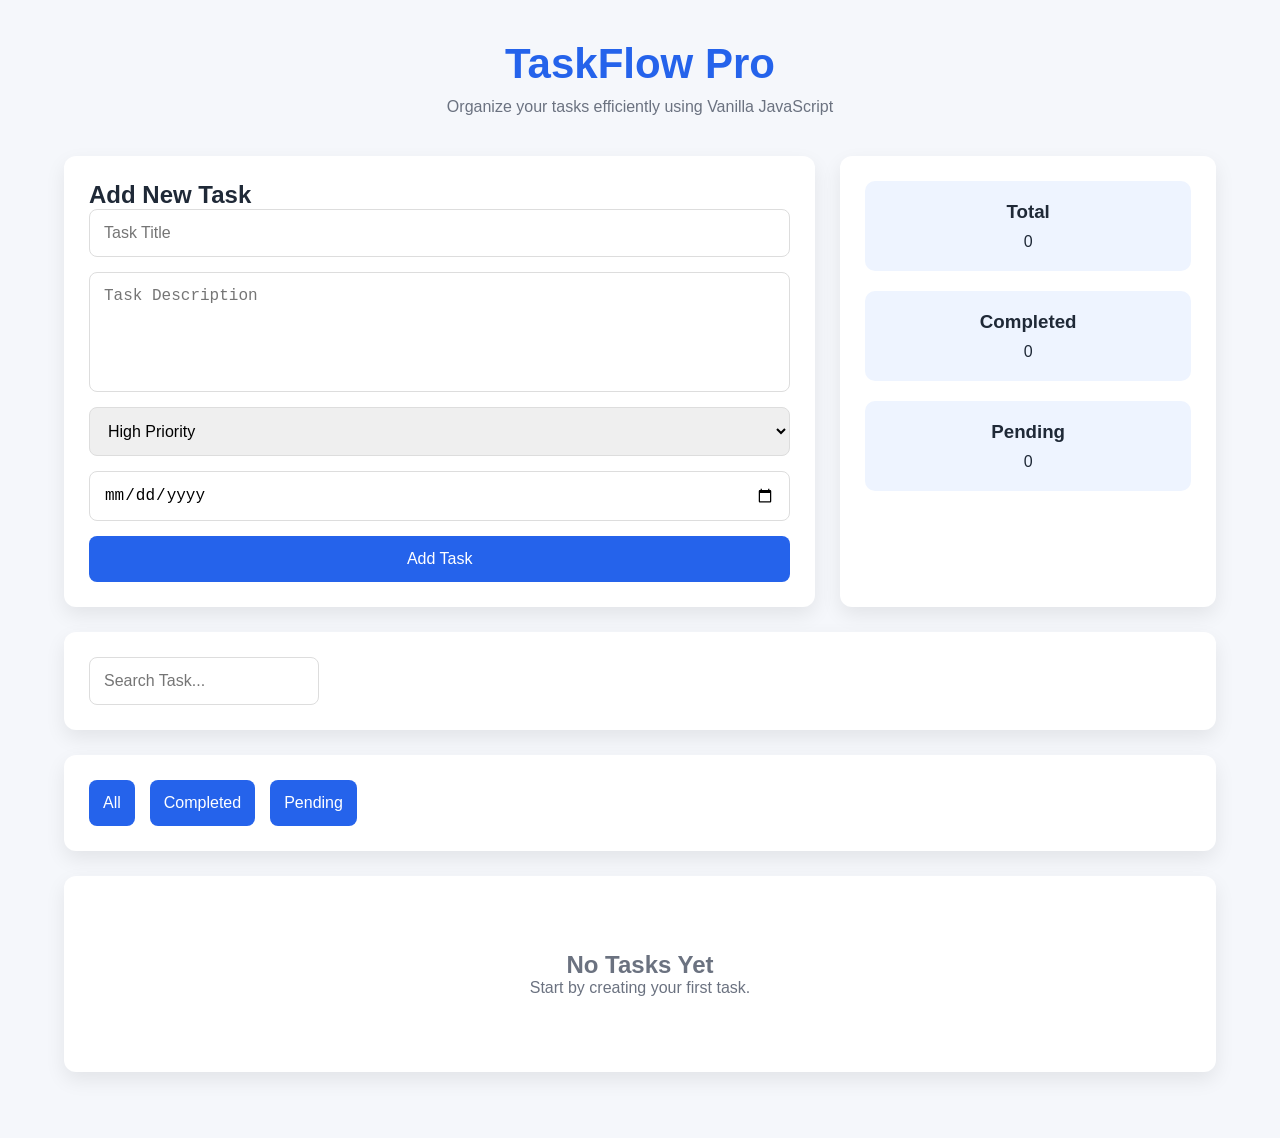
==== index.html @ 58a0129c "feat: create responsive dashboard UI layout" ====
<!DOCTYPE html>

<!--
=========================================================
Project : TaskFlow Pro
Author  : Yogesh Jumbad
Purpose : Smart Task Management Dashboard
Tech    : HTML5 | CSS3 | Vanilla JavaScript (ES6)
=========================================================
-->

<html lang="en">

<head>

    <meta charset="UTF-8">
    <!-- Responsive Website -->
    <meta name="viewport" content="width=device-width, initial-scale=1.0">

    <title>TaskFlow Pro</title>

    <!-- CSS Files -->

    <link rel="stylesheet" href="style.css">



</head>

<body>

    <div class="container">

        <header class="header">

            <h1>TaskFlow Pro</h1>

            <p>
                Organize your tasks efficiently using Vanilla JavaScript
            </p>

        </header>

        <main>

            <section class="dashboard">

                <div class="task-form">

                    <h2>Add New Task</h2>

                    <form>

                        <input
                            type="text"
                            placeholder="Task Title">

                        <textarea
                            placeholder="Task Description"></textarea>

                        <select>

                            <option>High Priority</option>

                            <option>Medium Priority</option>

                            <option>Low Priority</option>

                        </select>

                        <input type="date">

                        <button>

                            Add Task

                        </button>

                    </form>

                </div>

                <div class="statistics">

                    <div class="card">

                        <h3>Total</h3>

                        <p>0</p>

                    </div>

                    <div class="card">

                        <h3>Completed</h3>

                        <p>0</p>

                    </div>

                    <div class="card">

                        <h3>Pending</h3>

                        <p>0</p>

                    </div>

                </div>

            </section>

            <section class="search-section">

                <input
                    type="text"
                    placeholder="Search Task...">

            </section>

            <section class="filter-section">

                <button>All</button>

                <button>Completed</button>

                <button>Pending</button>

            </section>

            <section class="task-list">

                <div class="empty-state">

                    <h2>No Tasks Yet</h2>

                    <p>
                        Start by creating your first task.
                    </p>

                </div>

            </section>

        </main>

    </div>

    <script src="script.js"></script>

</body>

</html>
---- style.css ----
/*
=========================================================
                CSS VARIABLES
=========================================================
*/

/*
Root means

HTML Document

Everything inside website can access these variables.
*/

:root{

    /*
    =====================================
              BRAND COLORS
    =====================================
    */

    --primary-color:#2563EB;

    --secondary-color:#1D4ED8;

    --success-color:#22C55E;

    --danger-color:#EF4444;

    --warning-color:#F59E0B;



    /*
    =====================================
              BACKGROUND COLORS
    =====================================
    */

    --background-color:#F8FAFC;

    --surface-color:#FFFFFF;



    /*
    =====================================
                 TEXT COLORS
    =====================================
    */

    --text-primary:#1E293B;

    --text-secondary:#64748B;



    /*
    =====================================
                 BORDER
    =====================================
    */

    --border-color:#E2E8F0;



    /*
    =====================================
                 SHADOW
    =====================================
    */

    --shadow:

        0px 8px 20px rgba(0,0,0,.08);



    /*
    =====================================
                 BORDER RADIUS
    =====================================
    */

    --radius:12px;

}

/*
=========================================================
                    GLOBAL RESET
=========================================================
*/

/*
Remove browser default spacing.
*/

*{

    margin:0;

    padding:0;

    box-sizing:border-box;

}

/*
Smooth scrolling
*/

html{

    scroll-behavior:smooth;

}

/*
Body Styling
*/

body{

    background:var(--background-color);

    color:var(--text-primary);

    font-family:
        "Segoe UI",
        Tahoma,
        Geneva,
        Verdana,
        sans-serif;

    min-height:100vh;

}

/* phase-1 */

*{
    margin:0;
    padding:0;
    box-sizing:border-box;
}

body{

    font-family:Segoe UI,sans-serif;

    background:#F5F7FB;

    color:#1F2937;

}

.container{

    width:90%;

    max-width:1200px;

    margin:auto;

    padding:40px 0;

}

.header{

    text-align:center;

    margin-bottom:40px;

}

.header h1{

    font-size:42px;

    color:#2563EB;

}

.header p{

    margin-top:10px;

    color:#6B7280;

}

.dashboard{

    display:grid;

    grid-template-columns:2fr 1fr;

    gap:25px;

}

.task-form,
.statistics,
.search-section,
.filter-section,
.task-list{

    background:white;

    border-radius:12px;

    padding:25px;

    margin-bottom:25px;

    box-shadow:0 8px 20px rgba(0,0,0,.08);

}

.task-form form{

    display:flex;

    flex-direction:column;

    gap:15px;

}

input,
textarea,
select,
button{

    padding:14px;

    border:1px solid #ddd;

    border-radius:8px;

    font-size:16px;

}

textarea{

    resize:none;

    height:120px;

}

button{

    cursor:pointer;

    border:none;

    background:#2563EB;

    color:white;

    transition:.3s;

}

button:hover{

    background:#1D4ED8;

}

.statistics{

    display:flex;

    flex-direction:column;

    gap:20px;

}

.card{

    background:#EEF4FF;

    padding:20px;

    border-radius:10px;

    text-align:center;

}

.card h3{

    margin-bottom:10px;

}

.filter-section{

    display:flex;

    gap:15px;

}

.empty-state{

    text-align:center;

    padding:50px;

    color:#6B7280;

}
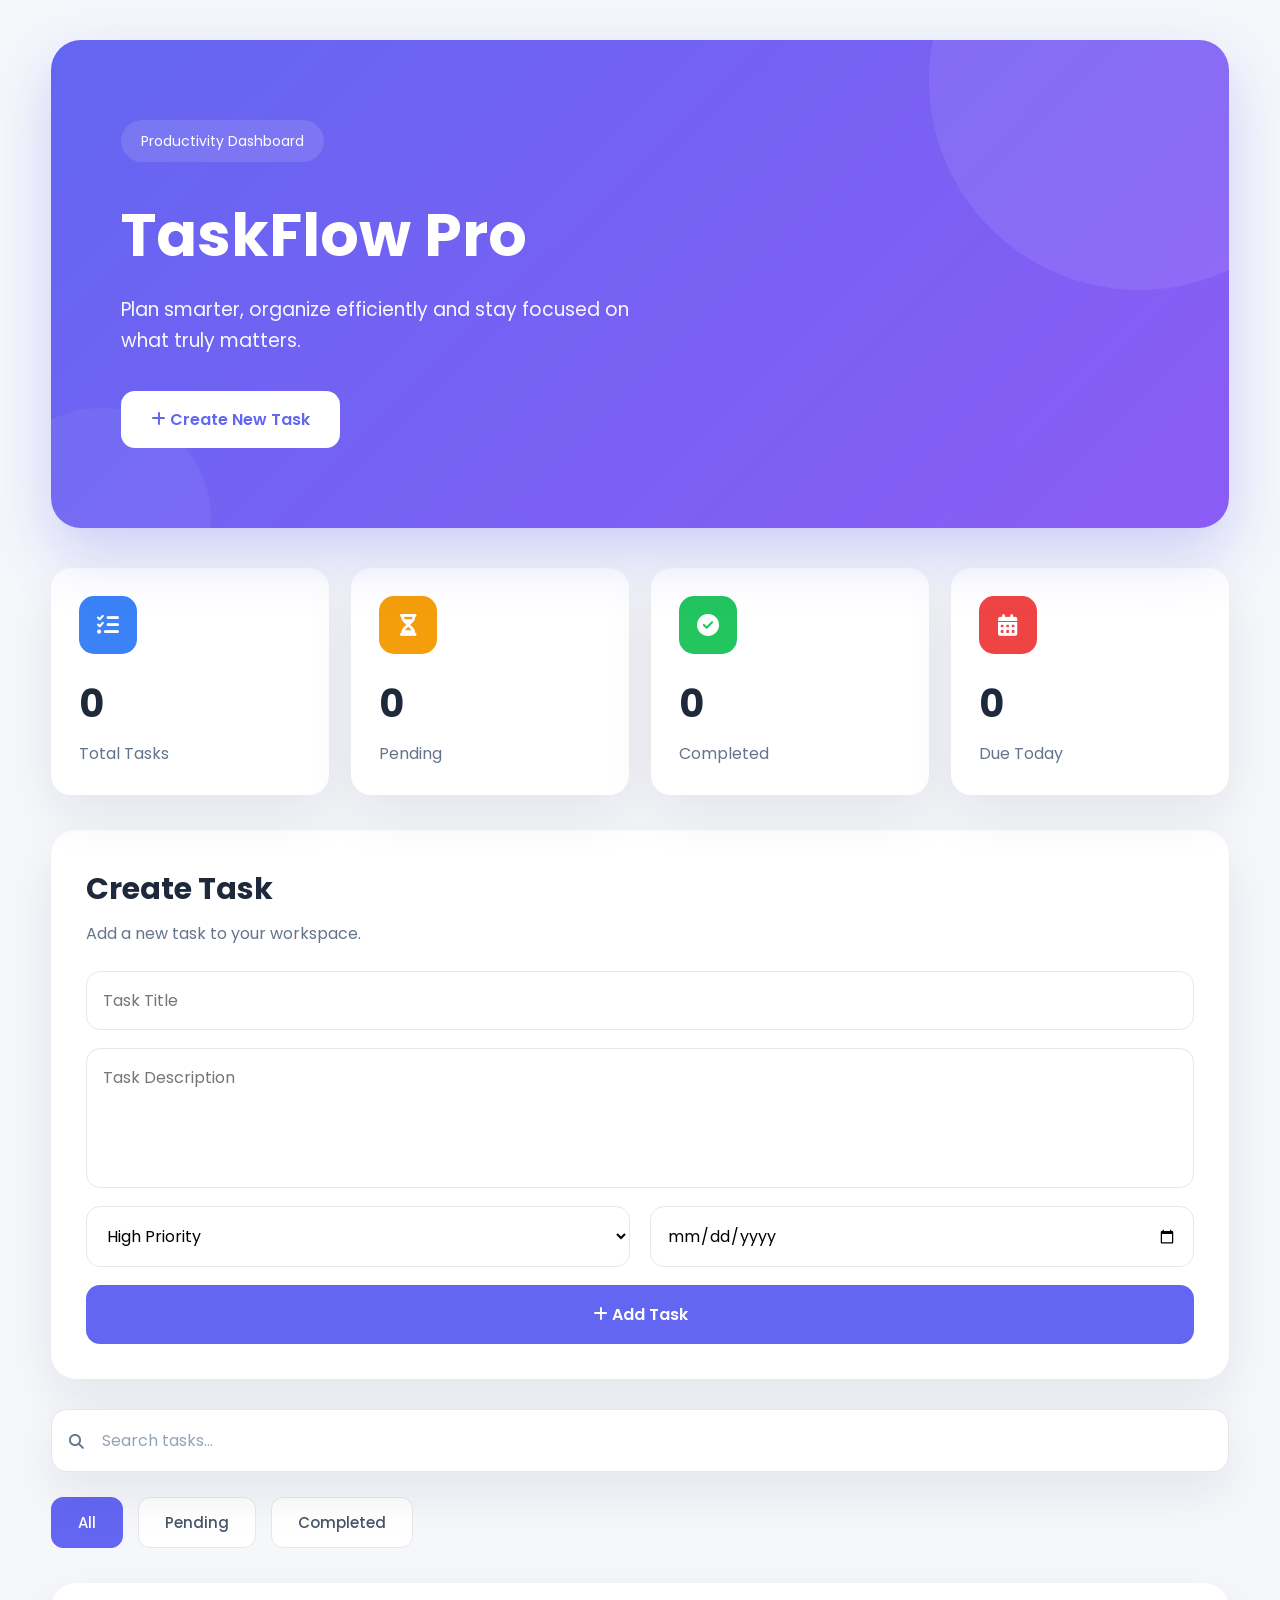
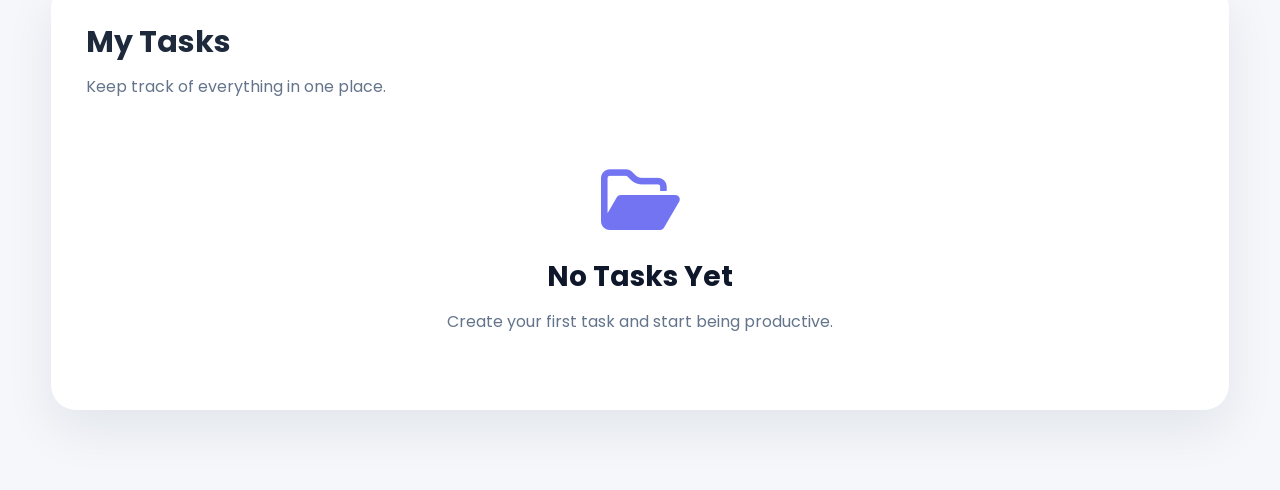
==== commit 9fdd5ba0: "feat: build responsive dashboard interface" ====
--- a/index.html
+++ b/index.html
@@ -1,29 +1,37 @@
 <!DOCTYPE html>
-
-<!--
-=========================================================
-Project : TaskFlow Pro
-Author  : Yogesh Jumbad
-Purpose : Smart Task Management Dashboard
-Tech    : HTML5 | CSS3 | Vanilla JavaScript (ES6)
-=========================================================
--->
-
 <html lang="en">
 
 <head>
 
     <meta charset="UTF-8">
-    <!-- Responsive Website -->
-    <meta name="viewport" content="width=device-width, initial-scale=1.0">
+
+    <meta
+        name="viewport"
+        content="width=device-width, initial-scale=1.0">
 
     <title>TaskFlow Pro</title>
 
-    <!-- CSS Files -->
-
-    <link rel="stylesheet" href="style.css">
-
-
+    <!-- Google Font -->
+
+    <link rel="preconnect"
+        href="https://fonts.googleapis.com">
+
+    <link rel="preconnect"
+        href="https://fonts.gstatic.com"
+        crossorigin>
+
+    <link href="https://fonts.googleapis.com/css2?family=Poppins:wght@300;400;500;600;700;800&display=swap"
+        rel="stylesheet">
+
+    <!-- Font Awesome -->
+
+    <link rel="stylesheet"
+        href="https://cdnjs.cloudflare.com/ajax/libs/font-awesome/6.7.2/css/all.min.css">
+
+    <!-- CSS -->
+
+    <link rel="stylesheet"
+        href="style.css">
 
 </head>
 
@@ -31,118 +39,255 @@
 
     <div class="container">
 
-        <header class="header">
-
-            <h1>TaskFlow Pro</h1>
-
-            <p>
-                Organize your tasks efficiently using Vanilla JavaScript
-            </p>
+        <!-- ================= HERO ================= -->
+
+        <header class="hero">
+
+            <div class="hero-content">
+
+                <span class="badge">
+
+                    Productivity Dashboard
+
+                </span>
+
+                <h1>
+
+                    TaskFlow Pro
+
+                </h1>
+
+                <p>
+
+                    Plan smarter, organize efficiently and
+                    stay focused on what truly matters.
+
+                </p>
+
+                <button class="hero-btn">
+
+                    <i class="fa-solid fa-plus"></i>
+
+                    Create New Task
+
+                </button>
+
+            </div>
 
         </header>
 
-        <main>
-
-            <section class="dashboard">
-
-                <div class="task-form">
-
-                    <h2>Add New Task</h2>
-
-                    <form>
-
-                        <input
-                            type="text"
-                            placeholder="Task Title">
-
-                        <textarea
-                            placeholder="Task Description"></textarea>
-
-                        <select>
-
-                            <option>High Priority</option>
-
-                            <option>Medium Priority</option>
-
-                            <option>Low Priority</option>
-
-                        </select>
-
-                        <input type="date">
-
-                        <button>
-
-                            Add Task
-
-                        </button>
-
-                    </form>
-
-                </div>
-
-                <div class="statistics">
-
-                    <div class="card">
-
-                        <h3>Total</h3>
-
-                        <p>0</p>
-
-                    </div>
-
-                    <div class="card">
-
-                        <h3>Completed</h3>
-
-                        <p>0</p>
-
-                    </div>
-
-                    <div class="card">
-
-                        <h3>Pending</h3>
-
-                        <p>0</p>
-
-                    </div>
-
-                </div>
-
-            </section>
-
-            <section class="search-section">
+        <!-- ================= OVERVIEW ================= -->
+
+        <section class="overview">
+
+            <div class="card">
+
+                <div class="icon blue">
+
+                    <i class="fa-solid fa-list-check"></i>
+
+                </div>
+
+                <h2 id="totalTasks">0</h2>
+
+                <span>Total Tasks</span>
+
+            </div>
+
+            <div class="card">
+
+                <div class="icon orange">
+
+                    <i class="fa-solid fa-hourglass-half"></i>
+
+                </div>
+
+                <h2 id="pendingTasks">0</h2>
+
+                <span>Pending</span>
+
+            </div>
+
+            <div class="card">
+
+                <div class="icon green">
+
+                    <i class="fa-solid fa-circle-check"></i>
+
+                </div>
+
+                <h2 id="completedTasks">0</h2>
+
+                <span>Completed</span>
+
+            </div>
+
+            <div class="card">
+
+                <div class="icon red">
+
+                    <i class="fa-solid fa-calendar-days"></i>
+
+                </div>
+
+                <h2 id="todayTasks">0</h2>
+
+                <span>Due Today</span>
+
+            </div>
+
+        </section>
+
+        <!-- ================= CREATE TASK ================= -->
+
+        <section class="task-panel">
+
+            <div class="section-title">
+
+                <h2>Create Task</h2>
+
+                <p>
+
+                    Add a new task to your workspace.
+
+                </p>
+
+            </div>
+
+            <form id="taskForm">
 
                 <input
                     type="text"
-                    placeholder="Search Task...">
-
-            </section>
-
-            <section class="filter-section">
-
-                <button>All</button>
-
-                <button>Completed</button>
-
-                <button>Pending</button>
-
-            </section>
-
-            <section class="task-list">
+                    id="taskTitle"
+                    placeholder="Task Title">
+
+                <textarea
+                    id="taskDescription"
+                    placeholder="Task Description"></textarea>
+
+                <div class="row">
+
+                    <select id="taskPriority">
+
+                        <option value="High">
+
+                            High Priority
+
+                        </option>
+
+                        <option value="Medium">
+
+                            Medium Priority
+
+                        </option>
+
+                        <option value="Low">
+
+                            Low Priority
+
+                        </option>
+
+                    </select>
+
+                    <input
+                        type="date"
+                        id="taskDate">
+
+                </div>
+
+                <button
+                    type="submit"
+                    class="add-btn">
+
+                    <i class="fa-solid fa-plus"></i>
+
+                    Add Task
+
+                </button>
+
+            </form>
+
+        </section>
+
+        <!-- ================= SEARCH ================= -->
+
+        <section class="search-box">
+
+            <i class="fa-solid fa-magnifying-glass"></i>
+
+            <input
+                type="text"
+                id="searchInput"
+                placeholder="Search tasks...">
+
+        </section>
+
+        <!-- ================= FILTERS ================= -->
+
+        <section class="filters">
+
+            <button class="filter-btn active">
+
+                All
+
+            </button>
+
+            <button class="filter-btn">
+
+                Pending
+
+            </button>
+
+            <button class="filter-btn">
+
+                Completed
+
+            </button>
+
+        </section>
+
+        <!-- ================= TASK LIST ================= -->
+
+        <section class="task-container">
+
+            <div class="section-title">
+
+                <h2>My Tasks</h2>
+
+                <p>
+
+                    Keep track of everything in one place.
+
+                </p>
+
+            </div>
+
+            <div
+                class="task-list"
+                id="taskList">
 
                 <div class="empty-state">
 
-                    <h2>No Tasks Yet</h2>
+                    <i class="fa-regular fa-folder-open"></i>
+
+                    <h3>
+
+                        No Tasks Yet
+
+                    </h3>
 
                     <p>
-                        Start by creating your first task.
+
+                        Create your first task and
+                        start being productive.
+
                     </p>
 
                 </div>
 
-            </section>
-
-        </main>
+            </div>
+
+        </section>
 
     </div>
 
--- a/style.css
+++ b/style.css
@@ -1,145 +1,11 @@
-/*
-=========================================================
-                CSS VARIABLES
-=========================================================
-*/
-
-/*
-Root means
-
-HTML Document
-
-Everything inside website can access these variables.
-*/
-
-:root{
-
-    /*
-    =====================================
-              BRAND COLORS
-    =====================================
-    */
-
-    --primary-color:#2563EB;
-
-    --secondary-color:#1D4ED8;
-
-    --success-color:#22C55E;
-
-    --danger-color:#EF4444;
-
-    --warning-color:#F59E0B;
-
-
-
-    /*
-    =====================================
-              BACKGROUND COLORS
-    =====================================
-    */
-
-    --background-color:#F8FAFC;
-
-    --surface-color:#FFFFFF;
-
-
-
-    /*
-    =====================================
-                 TEXT COLORS
-    =====================================
-    */
-
-    --text-primary:#1E293B;
-
-    --text-secondary:#64748B;
-
-
-
-    /*
-    =====================================
-                 BORDER
-    =====================================
-    */
-
-    --border-color:#E2E8F0;
-
-
-
-    /*
-    =====================================
-                 SHADOW
-    =====================================
-    */
-
-    --shadow:
-
-        0px 8px 20px rgba(0,0,0,.08);
-
-
-
-    /*
-    =====================================
-                 BORDER RADIUS
-    =====================================
-    */
-
-    --radius:12px;
-
-}
-
-/*
-=========================================================
-                    GLOBAL RESET
-=========================================================
-*/
-
-/*
-Remove browser default spacing.
-*/
-
-*{
-
-    margin:0;
-
-    padding:0;
-
-    box-sizing:border-box;
-
-}
-
-/*
-Smooth scrolling
-*/
-
-html{
-
-    scroll-behavior:smooth;
-
-}
-
-/*
-Body Styling
-*/
-
-body{
-
-    background:var(--background-color);
-
-    color:var(--text-primary);
-
-    font-family:
-        "Segoe UI",
-        Tahoma,
-        Geneva,
-        Verdana,
-        sans-serif;
-
-    min-height:100vh;
-
-}
-
-/* phase-1 */
+/* ==========================================================
+                    TASKFLOW PRO
+                    MAIN STYLESHEET
+========================================================== */
+
+/* ===========================
+        GOOGLE RESET
+=========================== */
 
 *{
     margin:0;
@@ -147,134 +13,588 @@
     box-sizing:border-box;
 }
 
+html{
+    scroll-behavior:smooth;
+}
+
 body{
 
-    font-family:Segoe UI,sans-serif;
+    font-family:"Poppins",sans-serif;
 
     background:#F5F7FB;
 
-    color:#1F2937;
+    color:#1E293B;
+
+    line-height:1.6;
+
+}
+
+/* ===========================
+        GLOBAL
+=========================== */
+
+:root{
+
+    --primary:#6366F1;
+
+    --primary-dark:#4F46E5;
+
+    --success:#22C55E;
+
+    --danger:#EF4444;
+
+    --warning:#F59E0B;
+
+    --dark:#0F172A;
+
+    --gray:#64748B;
+
+    --light:#FFFFFF;
+
+    --background:#F5F7FB;
+
+    --border:#E5E7EB;
+
+    --shadow:
+
+        0 20px 50px rgba(15,23,42,.08);
 
 }
 
 .container{
 
-    width:90%;
-
-    max-width:1200px;
+    width:92%;
+
+    max-width:1250px;
 
     margin:auto;
 
-    padding:40px 0;
-
-}
-
-.header{
-
-    text-align:center;
-
-    margin-bottom:40px;
-
-}
-
-.header h1{
-
-    font-size:42px;
-
-    color:#2563EB;
-
-}
-
-.header p{
-
-    margin-top:10px;
-
-    color:#6B7280;
-
-}
-
-.dashboard{
-
-    display:grid;
-
-    grid-template-columns:2fr 1fr;
-
-    gap:25px;
-
-}
-
-.task-form,
-.statistics,
-.search-section,
-.filter-section,
-.task-list{
-
-    background:white;
-
-    border-radius:12px;
-
-    padding:25px;
-
-    margin-bottom:25px;
-
-    box-shadow:0 8px 20px rgba(0,0,0,.08);
-
-}
-
-.task-form form{
-
-    display:flex;
-
-    flex-direction:column;
-
-    gap:15px;
+    padding:40px 0 80px;
+
+}
+
+button{
+
+    font-family:inherit;
+
+    cursor:pointer;
+
+    transition:.3s;
 
 }
 
 input,
 textarea,
-select,
-button{
-
-    padding:14px;
-
-    border:1px solid #ddd;
-
-    border-radius:8px;
+select{
+
+    font-family:inherit;
+
+}
+
+/* ==========================================================
+                    HERO
+========================================================== */
+
+.hero{
+
+    position:relative;
+
+    overflow:hidden;
+
+    border-radius:30px;
+
+    background:
+
+    linear-gradient(
+
+        135deg,
+
+        #6366F1,
+
+        #8B5CF6
+
+    );
+
+    padding:80px 70px;
+
+    color:white;
+
+    margin-bottom:40px;
+
+    box-shadow:
+
+    0 25px 60px rgba(99,102,241,.28);
+
+}
+
+.hero::before{
+
+    content:"";
+
+    position:absolute;
+
+    width:420px;
+
+    height:420px;
+
+    border-radius:50%;
+
+    background:rgba(255,255,255,.08);
+
+    top:-170px;
+
+    right:-120px;
+
+}
+
+.hero::after{
+
+    content:"";
+
+    position:absolute;
+
+    width:220px;
+
+    height:220px;
+
+    border-radius:50%;
+
+    background:rgba(255,255,255,.05);
+
+    bottom:-100px;
+
+    left:-60px;
+
+}
+
+.hero-content{
+
+    position:relative;
+
+    z-index:2;
+
+    max-width:650px;
+
+}
+
+.badge{
+
+    display:inline-flex;
+
+    align-items:center;
+
+    gap:10px;
+
+    padding:10px 20px;
+
+    background:rgba(255,255,255,.12);
+
+    backdrop-filter:blur(12px);
+
+    border-radius:50px;
+
+    font-size:14px;
+
+    margin-bottom:25px;
+
+}
+
+.hero h1{
+
+    font-size:60px;
+
+    font-weight:700;
+
+    margin-bottom:12px;
+
+}
+
+.hero p{
+
+    font-size:19px;
+
+    max-width:520px;
+
+    opacity:.95;
+
+    margin-bottom:35px;
+
+}
+
+.hero-btn{
+
+    background:white;
+
+    color:var(--primary);
+
+    border:none;
+
+    padding:16px 30px;
+
+    border-radius:14px;
 
     font-size:16px;
 
+    font-weight:600;
+
+}
+
+.hero-btn:hover{
+
+    transform:translateY(-4px);
+
+    box-shadow:
+
+    0 18px 35px rgba(0,0,0,.18);
+
+}
+
+/* ==========================================================
+                OVERVIEW
+========================================================== */
+
+.overview{
+
+    display:grid;
+
+    grid-template-columns:
+
+    repeat(4,1fr);
+
+    gap:22px;
+
+    margin-bottom:35px;
+
+}
+
+.card{
+
+    background:white;
+
+    border-radius:20px;
+
+    padding:28px;
+
+    box-shadow:var(--shadow);
+
+    transition:.35s;
+
+}
+
+.card:hover{
+
+    transform:translateY(-8px);
+
+}
+
+.icon{
+
+    width:58px;
+
+    height:58px;
+
+    border-radius:15px;
+
+    display:flex;
+
+    justify-content:center;
+
+    align-items:center;
+
+    color:white;
+
+    font-size:22px;
+
+    margin-bottom:20px;
+
+}
+
+.blue{
+
+    background:#3B82F6;
+
+}
+
+.orange{
+
+    background:#F59E0B;
+
+}
+
+.green{
+
+    background:#22C55E;
+
+}
+
+.red{
+
+    background:#EF4444;
+
+}
+
+.card h2{
+
+    font-size:38px;
+
+    margin-bottom:6px;
+
+}
+
+.card span{
+
+    color:var(--gray);
+
+}
+
+/* ==========================================================
+                TASK PANEL
+========================================================== */
+
+.task-panel{
+
+    background:white;
+
+    padding:35px;
+
+    border-radius:25px;
+
+    box-shadow:var(--shadow);
+
+    margin-bottom:30px;
+
+}
+
+.section-title{
+
+    margin-bottom:25px;
+
+}
+
+.section-title h2{
+
+    font-size:30px;
+
+    margin-bottom:8px;
+
+}
+
+.section-title p{
+
+    color:var(--gray);
+
+}
+
+form{
+
+    display:flex;
+
+    flex-direction:column;
+
+    gap:18px;
+
+}
+
+input,
+textarea,
+select{
+
+    border:1px solid var(--border);
+
+    padding:16px;
+
+    border-radius:14px;
+
+    outline:none;
+
+    font-size:16px;
+
+    transition:.3s;
+
+    background:white;
+
 }
 
 textarea{
 
     resize:none;
 
-    height:120px;
-
-}
-
-button{
-
-    cursor:pointer;
+    min-height:140px;
+
+}
+
+input:focus,
+textarea:focus,
+select:focus{
+
+    border-color:var(--primary);
+
+    box-shadow:
+
+    0 0 0 4px rgba(99,102,241,.15);
+
+}
+
+.row{
+
+    display:grid;
+
+    grid-template-columns:1fr 1fr;
+
+    gap:20px;
+
+}
+
+.add-btn{
+
+    background:var(--primary);
+
+    color:white;
 
     border:none;
 
-    background:#2563EB;
+    border-radius:14px;
+
+    padding:17px;
+
+    font-size:16px;
+
+    font-weight:600;
+
+}
+
+.add-btn:hover{
+
+    background:var(--primary-dark);
+
+}
+
+
+/* ==========================================================
+                    SEARCH SECTION
+========================================================== */
+
+.search-box{
+
+    position:relative;
+
+    margin-bottom:25px;
+
+}
+
+.search-box i{
+
+    position:absolute;
+
+    top:50%;
+
+    left:18px;
+
+    transform:translateY(-50%);
+
+    color:var(--gray);
+
+    font-size:15px;
+
+}
+
+.search-box input{
+
+    width:100%;
+
+    padding:18px 18px 18px 50px;
+
+    border-radius:16px;
+
+    background:white;
+
+    border:1px solid var(--border);
+
+    box-shadow:var(--shadow);
+
+}
+
+.search-box input::placeholder{
+
+    color:#94A3B8;
+
+}
+
+/* ==========================================================
+                    FILTER BUTTONS
+========================================================== */
+
+.filters{
+
+    display:flex;
+
+    gap:15px;
+
+    margin-bottom:35px;
+
+    flex-wrap:wrap;
+
+}
+
+.filter-btn{
+
+    background:white;
+
+    border:1px solid var(--border);
+
+    color:#475569;
+
+    padding:13px 26px;
+
+    border-radius:12px;
+
+    font-size:15px;
+
+    font-weight:500;
+
+}
+
+.filter-btn:hover{
+
+    border-color:var(--primary);
+
+    color:var(--primary);
+
+}
+
+.filter-btn.active{
+
+    background:var(--primary);
 
     color:white;
 
-    transition:.3s;
-
-}
-
-button:hover{
-
-    background:#1D4ED8;
-
-}
-
-.statistics{
+    border-color:var(--primary);
+
+}
+
+/* ==========================================================
+                    TASK CONTAINER
+========================================================== */
+
+.task-container{
+
+    background:white;
+
+    border-radius:25px;
+
+    padding:35px;
+
+    box-shadow:var(--shadow);
+
+    min-height:320px;
+
+}
+
+/* ==========================================================
+                    TASK LIST
+========================================================== */
+
+.task-list{
 
     display:flex;
 
@@ -284,38 +604,221 @@
 
 }
 
-.card{
-
-    background:#EEF4FF;
-
-    padding:20px;
+/*
+   We will append task card styles here
+   when we start JavaScript.
+*/
+
+/* ==========================================================
+                    EMPTY STATE
+========================================================== */
+
+.empty-state{
+
+    display:flex;
+
+    flex-direction:column;
+
+    justify-content:center;
+
+    align-items:center;
+
+    text-align:center;
+
+    min-height:250px;
+
+    color:var(--gray);
+
+}
+
+.empty-state i{
+
+    font-size:70px;
+
+    color:var(--primary);
+
+    margin-bottom:20px;
+
+    opacity:.9;
+
+}
+
+.empty-state h3{
+
+    font-size:28px;
+
+    color:var(--dark);
+
+    margin-bottom:10px;
+
+}
+
+.empty-state p{
+
+    max-width:420px;
+
+}
+
+/* ==========================================================
+                    SCROLLBAR
+========================================================== */
+
+::-webkit-scrollbar{
+
+    width:8px;
+
+}
+
+::-webkit-scrollbar-track{
+
+    background:#EEF2FF;
+
+}
+
+::-webkit-scrollbar-thumb{
+
+    background:#6366F1;
 
     border-radius:10px;
 
-    text-align:center;
-
-}
-
-.card h3{
-
-    margin-bottom:10px;
-
-}
-
-.filter-section{
-
-    display:flex;
-
-    gap:15px;
-
-}
-
-.empty-state{
-
-    text-align:center;
-
-    padding:50px;
-
-    color:#6B7280;
-
-}+}
+
+::-webkit-scrollbar-thumb:hover{
+
+    background:#4F46E5;
+
+}
+
+/* ==========================================================
+                    TRANSITIONS
+========================================================== */
+
+.card,
+.task-panel,
+.task-container,
+.search-box input,
+.filter-btn,
+.add-btn,
+.hero-btn{
+
+    transition:all .3s ease;
+
+}
+
+/* ==========================================================
+                    RESPONSIVE
+========================================================== */
+
+@media(max-width:1100px){
+
+    .hero{
+
+        padding:60px 45px;
+
+    }
+
+    .hero h1{
+
+        font-size:48px;
+
+    }
+
+    .overview{
+
+        grid-template-columns:repeat(2,1fr);
+
+    }
+
+}
+
+@media(max-width:768px){
+
+    .container{
+
+        width:94%;
+
+    }
+
+    .hero{
+
+        padding:45px 30px;
+
+        text-align:center;
+
+    }
+
+    .hero h1{
+
+        font-size:40px;
+
+    }
+
+    .hero p{
+
+        font-size:16px;
+
+        margin:auto;
+
+        margin-bottom:30px;
+
+    }
+
+    .badge{
+
+        margin:auto;
+
+        margin-bottom:20px;
+
+    }
+
+    .row{
+
+        grid-template-columns:1fr;
+
+    }
+
+}
+
+@media(max-width:600px){
+
+    .overview{
+
+        grid-template-columns:1fr;
+
+    }
+
+    .filters{
+
+        flex-direction:column;
+
+    }
+
+    .filter-btn{
+
+        width:100%;
+
+    }
+
+    .hero{
+
+        border-radius:20px;
+
+    }
+
+    .task-panel{
+
+        padding:25px;
+
+    }
+
+    .task-container{
+
+        padding:25px;
+
+    }
+
+}
+
+/* ==========================================================
+                END OF PHASE 2 UI
+========================================================== */
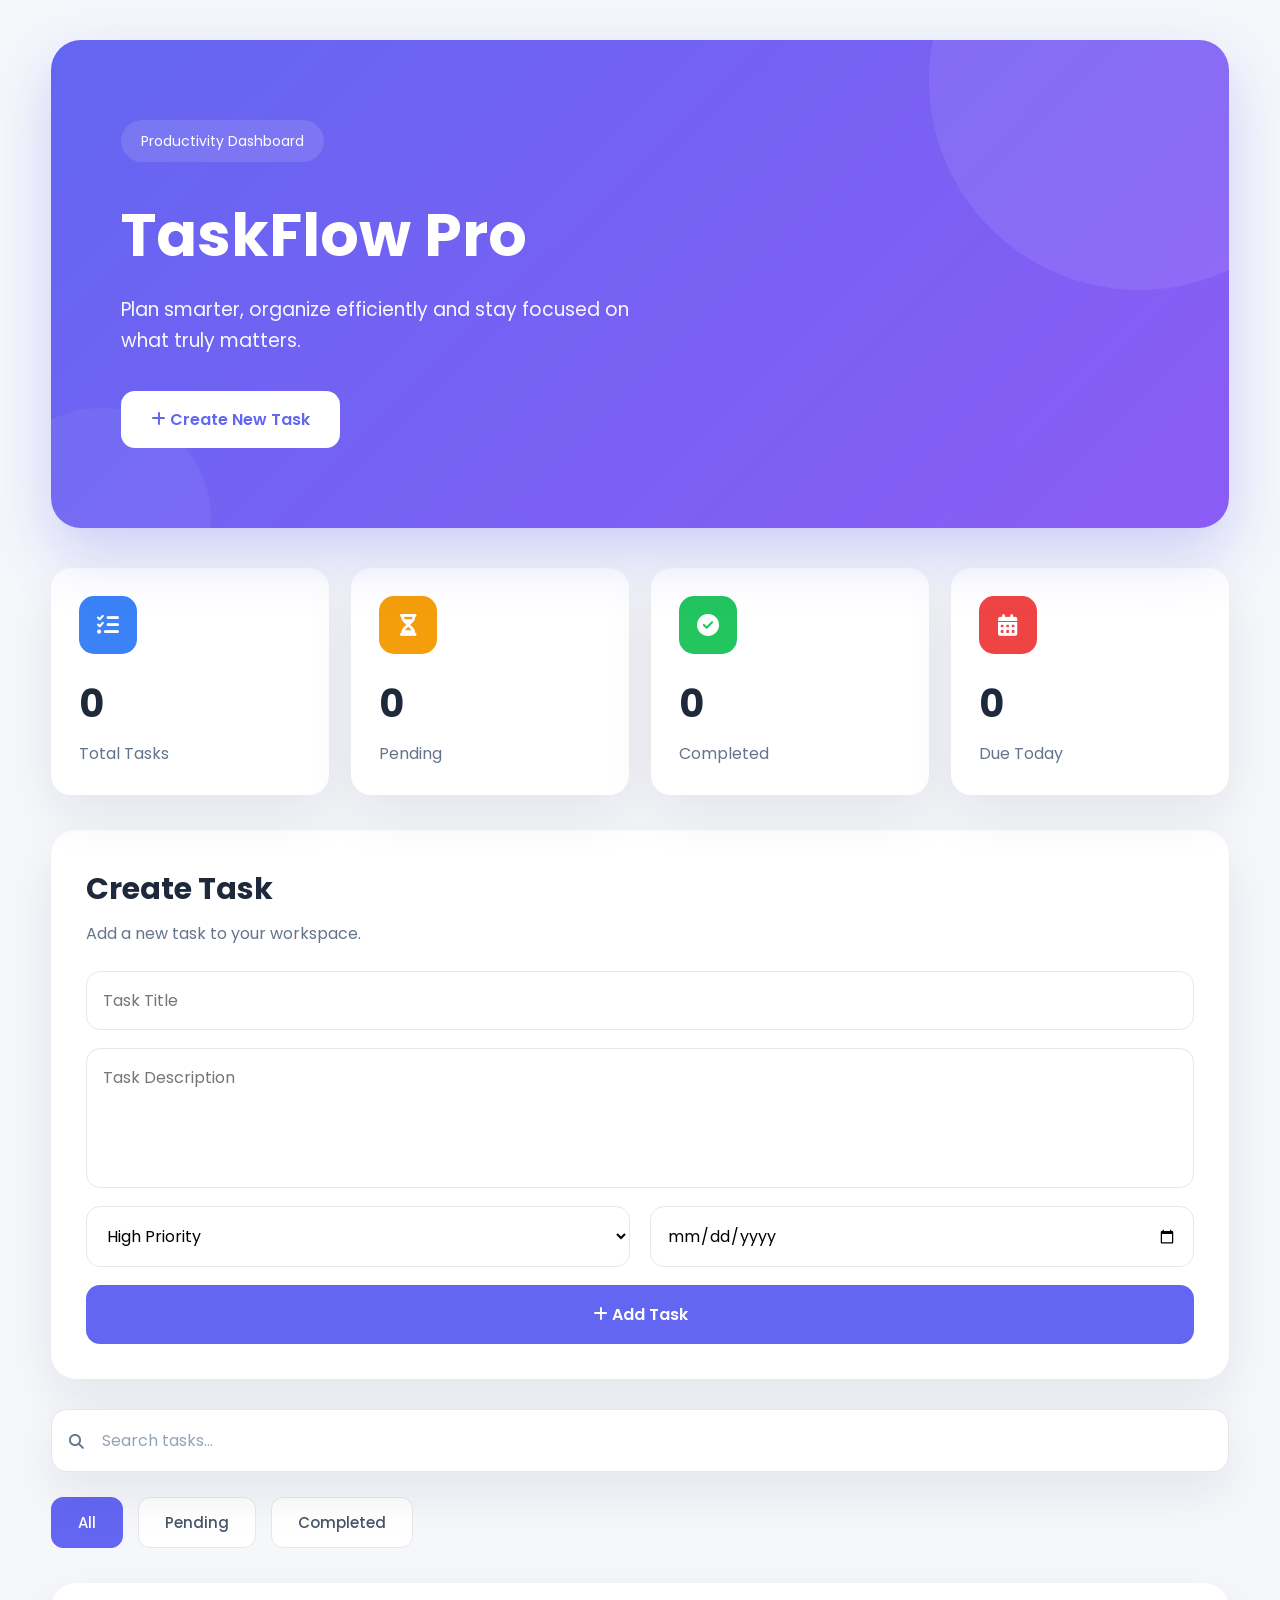
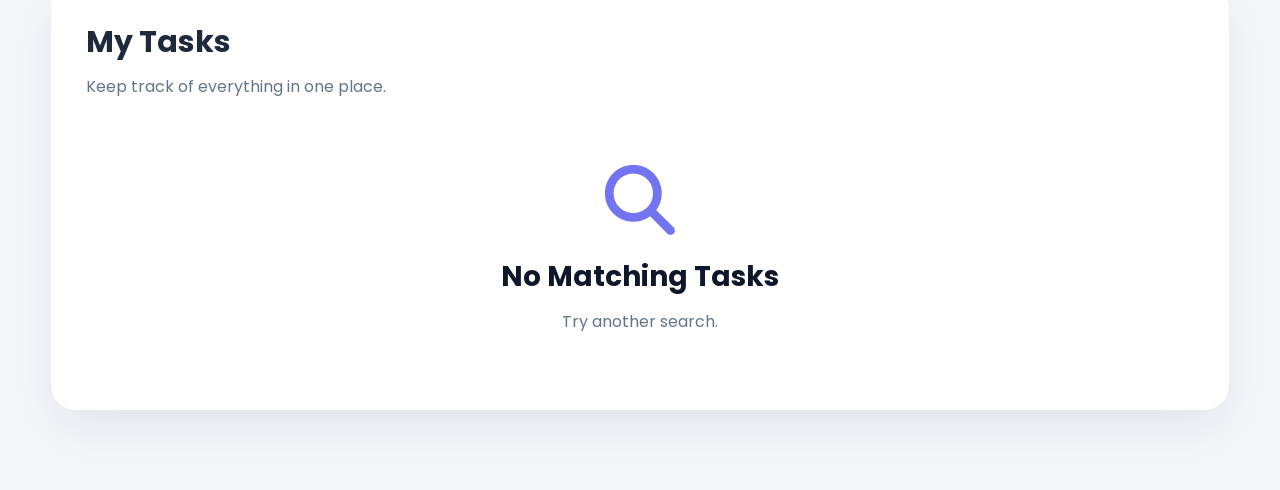
==== commit d6108f08: "feat: add toast notification system" ====
--- a/index.html
+++ b/index.html
@@ -5,33 +5,26 @@
 
     <meta charset="UTF-8">
 
-    <meta
-        name="viewport"
-        content="width=device-width, initial-scale=1.0">
+    <meta name="viewport" content="width=device-width, initial-scale=1.0">
 
     <title>TaskFlow Pro</title>
 
     <!-- Google Font -->
 
-    <link rel="preconnect"
-        href="https://fonts.googleapis.com">
-
-    <link rel="preconnect"
-        href="https://fonts.gstatic.com"
-        crossorigin>
+    <link rel="preconnect" href="https://fonts.googleapis.com">
+
+    <link rel="preconnect" href="https://fonts.gstatic.com" crossorigin>
 
     <link href="https://fonts.googleapis.com/css2?family=Poppins:wght@300;400;500;600;700;800&display=swap"
         rel="stylesheet">
 
     <!-- Font Awesome -->
 
-    <link rel="stylesheet"
-        href="https://cdnjs.cloudflare.com/ajax/libs/font-awesome/6.7.2/css/all.min.css">
+    <link rel="stylesheet" href="https://cdnjs.cloudflare.com/ajax/libs/font-awesome/6.7.2/css/all.min.css">
 
     <!-- CSS -->
 
-    <link rel="stylesheet"
-        href="style.css">
+    <link rel="stylesheet" href="style.css">
 
 </head>
 
@@ -156,14 +149,9 @@
 
             <form id="taskForm">
 
-                <input
-                    type="text"
-                    id="taskTitle"
-                    placeholder="Task Title">
-
-                <textarea
-                    id="taskDescription"
-                    placeholder="Task Description"></textarea>
+                <input type="text" id="taskTitle" placeholder="Task Title">
+
+                <textarea id="taskDescription" placeholder="Task Description"></textarea>
 
                 <div class="row">
 
@@ -189,15 +177,11 @@
 
                     </select>
 
-                    <input
-                        type="date"
-                        id="taskDate">
-
-                </div>
-
-                <button
-                    type="submit"
-                    class="add-btn">
+                    <input type="date" id="taskDate">
+
+                </div>
+
+                <button type="submit" class="add-btn">
 
                     <i class="fa-solid fa-plus"></i>
 
@@ -215,10 +199,7 @@
 
             <i class="fa-solid fa-magnifying-glass"></i>
 
-            <input
-                type="text"
-                id="searchInput"
-                placeholder="Search tasks...">
+            <input type="text" id="searchInput" placeholder="Search tasks...">
 
         </section>
 
@@ -226,24 +207,17 @@
 
         <section class="filters">
 
-            <button class="filter-btn active">
-
+            <button class="filter-btn active" data-filter="all">
                 All
-
             </button>
 
-            <button class="filter-btn">
-
+            <button class="filter-btn" data-filter="pending">
                 Pending
-
             </button>
 
-            <button class="filter-btn">
-
+            <button class="filter-btn" data-filter="completed">
                 Completed
-
             </button>
-
         </section>
 
         <!-- ================= TASK LIST ================= -->
@@ -262,9 +236,7 @@
 
             </div>
 
-            <div
-                class="task-list"
-                id="taskList">
+            <div class="task-list" id="taskList">
 
                 <div class="empty-state">
 
@@ -291,6 +263,8 @@
 
     </div>
 
+    <div id="toast"></div>
+
     <script src="script.js"></script>
 
 </body>
--- a/style.css
+++ b/style.css
@@ -821,4 +821,208 @@
 
 /* ==========================================================
                 END OF PHASE 2 UI
-========================================================== */+========================================================== */
+
+/* ==========================================================
+                    TASK CARD
+========================================================== */
+
+.task-card{
+
+    background:#FFFFFF;
+
+    border:1px solid #E5E7EB;
+
+    border-radius:18px;
+
+    padding:22px;
+
+    margin-bottom:20px;
+
+    transition:.3s;
+
+}
+
+.task-card:hover{
+
+    transform:translateY(-4px);
+
+    box-shadow:0 12px 30px rgba(0,0,0,.08);
+
+}
+
+.task-header{
+
+    display:flex;
+
+    justify-content:space-between;
+
+    align-items:flex-start;
+
+    margin-bottom:20px;
+
+    gap:20px;
+
+}
+
+.task-header h3{
+
+    margin-bottom:8px;
+
+}
+
+.task-header p{
+
+    color:#64748B;
+
+}
+
+.priority{
+
+    padding:8px 14px;
+
+    border-radius:25px;
+
+    font-size:13px;
+
+    font-weight:600;
+
+}
+
+.high{
+
+    background:#FEE2E2;
+
+    color:#DC2626;
+
+}
+
+.medium{
+
+    background:#FEF3C7;
+
+    color:#D97706;
+
+}
+
+.low{
+
+    background:#DCFCE7;
+
+    color:#15803D;
+
+}
+
+.task-footer{
+
+    display:flex;
+
+    justify-content:space-between;
+
+    align-items:center;
+
+}
+
+.task-actions{
+
+    display:flex;
+
+    gap:12px;
+
+}
+
+.task-actions button{
+
+    padding:10px 16px;
+
+    border:none;
+
+    border-radius:10px;
+
+    background:#EEF2FF;
+
+    color:#4F46E5;
+
+}
+
+.task-actions button:hover{
+
+    background:#4F46E5;
+
+    color:white;
+
+}
+
+
+/* ==========================================================
+                    TASK INFO
+========================================================== */
+
+.task-info{
+
+    display:flex;
+
+    align-items:flex-start;
+
+    gap:18px;
+
+}
+
+.complete-checkbox{
+
+    width:20px;
+
+    height:20px;
+
+    cursor:pointer;
+
+    margin-top:4px;
+
+}
+
+.completed-task{
+
+    text-decoration:line-through;
+
+    opacity:.6;
+
+}
+
+
+/* ================= TOAST ================= */
+
+#toast{
+
+    position:fixed;
+
+    top:25px;
+
+    right:25px;
+
+    background:#4F46E5;
+
+    color:#fff;
+
+    padding:14px 22px;
+
+    border-radius:10px;
+
+    opacity:0;
+
+    transform:translateY(-20px);
+
+    transition:.3s;
+
+    pointer-events:none;
+
+    z-index:999;
+
+}
+
+#toast.show{
+
+    opacity:1;
+
+    transform:translateY(0);
+
+}
